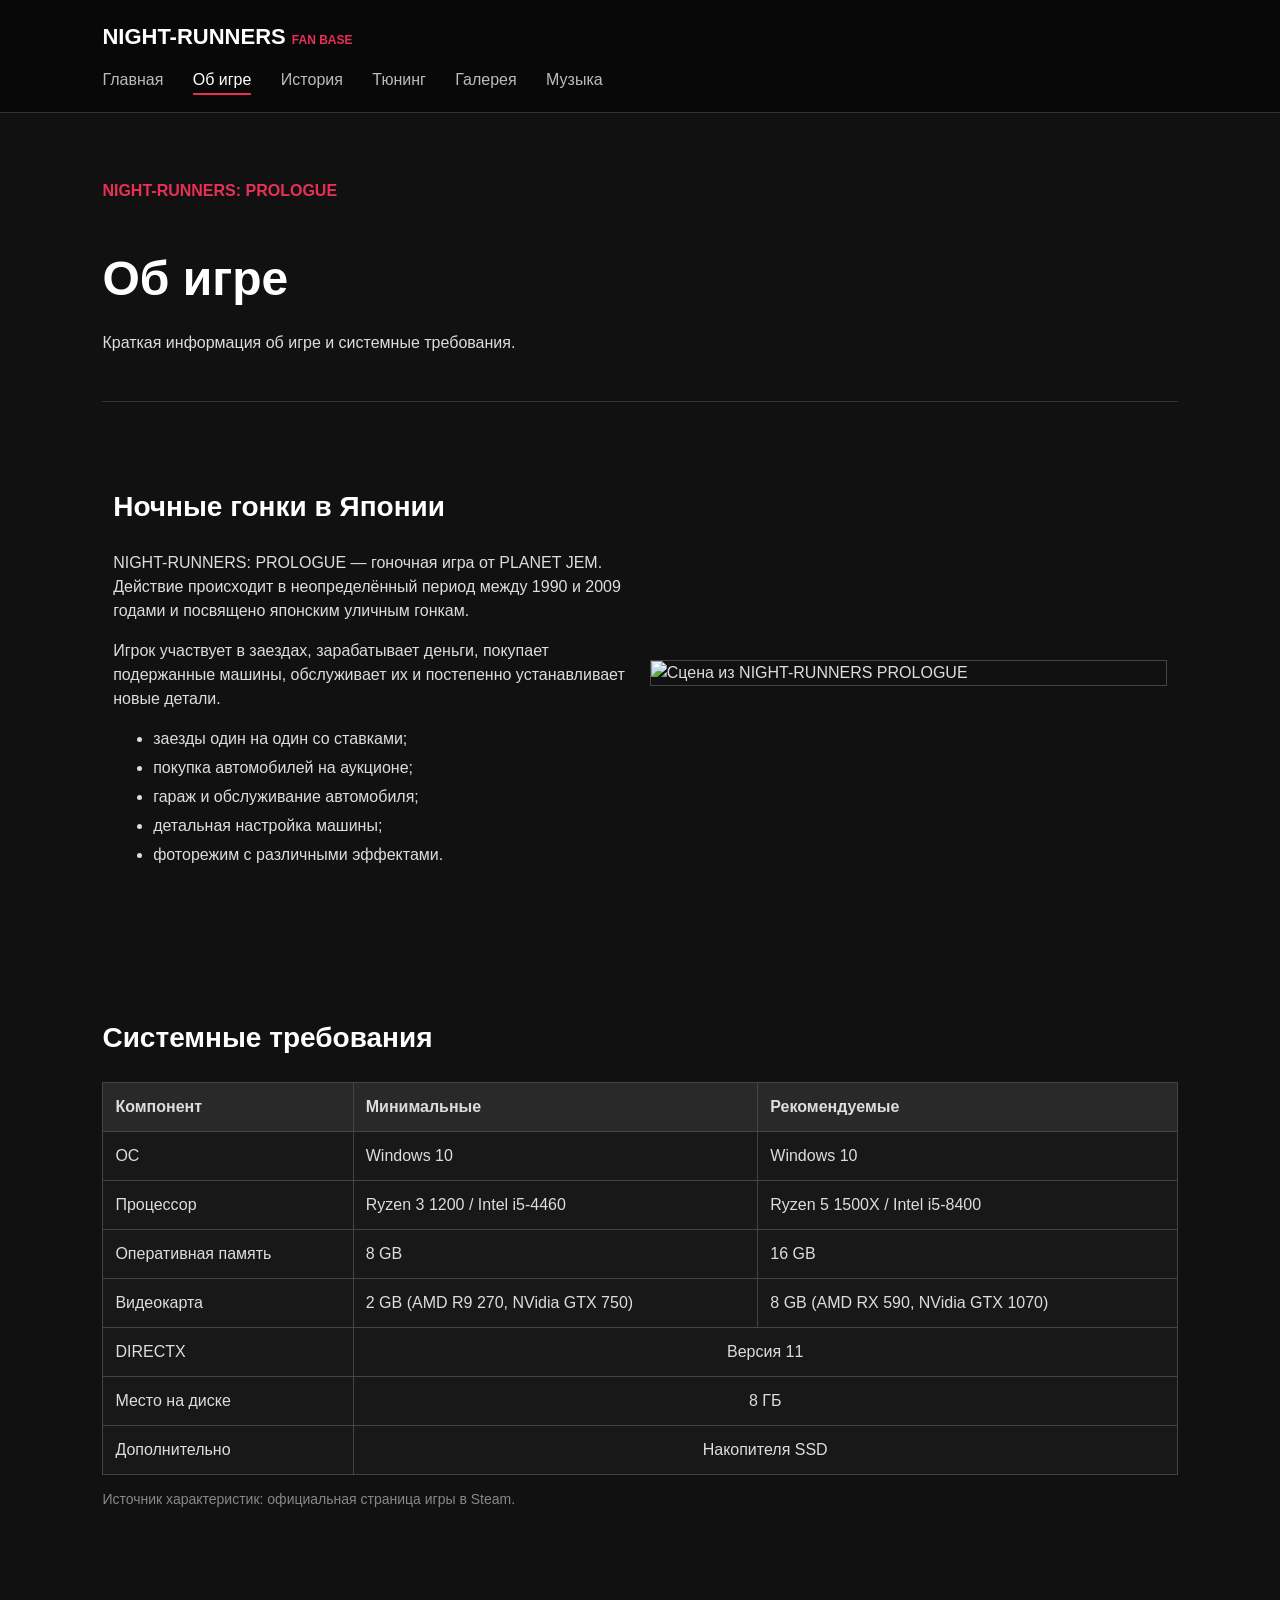
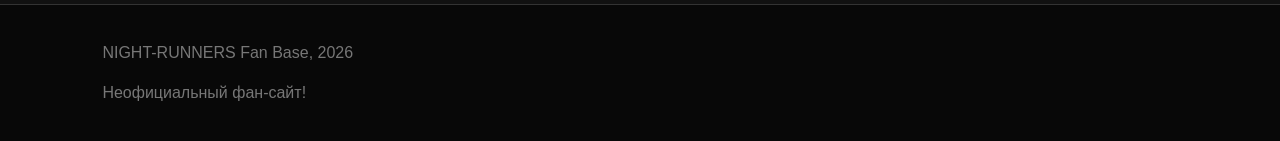
==== about.html @ e4b04a32 "Add files via upload" ====
<!DOCTYPE html>
<html lang="ru">
<head>
    <meta charset="UTF-8">
    <meta name="viewport" content="width=device-width, initial-scale=1.0">
    <title>Об игре | NIGHT-RUNNERS Fan Base</title>
    <link rel="stylesheet" href="style.css">
    <link rel="icon" href="images/logo.svg" type="image/svg+xml">
</head>
<body>
    <header>
        <div class="logo">NIGHT-RUNNERS <span>FAN BASE</span></div>
        <nav>
            <a href="index.html">Главная</a>
            <a class="active" href="about.html">Об игре</a>
            <a href="gameplay.html">История</a>
            <a href="tuning.html">Тюнинг</a>
            <a href="gallery.html">Галерея</a>
			<a href="music.html">Музыка</a>
        </nav>
    </header>

    <main>
        <section class="page-title">
            <p class="small-title">NIGHT-RUNNERS: PROLOGUE</p>
            <h1>Об игре</h1>
            <p>Краткая информация об игре и системные требования.</p>
        </section>

        <section class="two-columns">
            <div>
                <h2>Ночные гонки в Японии</h2>
                <p>
                    NIGHT-RUNNERS: PROLOGUE — гоночная игра от PLANET JEM. Действие происходит
                    в неопределённый период между 1990 и 2009 годами и посвящено японским
                    уличным гонкам.
                </p>
                <p>
                    Игрок участвует в заездах, зарабатывает деньги, покупает подержанные машины,
                    обслуживает их и постепенно устанавливает новые детали.
                </p>
                <ul class="feature-list">
                    <li>заезды один на один со ставками;</li>
                    <li>покупка автомобилей на аукционе;</li>
                    <li>гараж и обслуживание автомобиля;</li>
                    <li>детальная настройка машины;</li>
                    <li>фоторежим с различными эффектами.</li>
                </ul>
            </div>
            <img src="images/cars1.webp" alt="Сцена из NIGHT-RUNNERS PROLOGUE">
        </section>

        <section class="content-block">
            <h2>Системные требования</h2>
            <div class="table-wrap">
                <table>
                    <tr>
                        <th>Компонент</th>
                        <th>Минимальные</th>
                        <th>Рекомендуемые</th>
                    </tr>
                    <tr>
                        <td>ОС</td>
                        <td>Windows 10</td>
                        <td>Windows 10</td>
                    </tr>
                    <tr>
                        <td>Процессор</td>
                        <td>Ryzen 3 1200 / Intel i5-4460</td>
                        <td>Ryzen 5 1500X / Intel i5-8400</td>
                    </tr>
                    <tr>
                        <td>Оперативная память</td>
                        <td>8 GB</td>
                        <td>16 GB</td>
                    </tr>
                    <tr>
                        <td>Видеокарта</td>
                        <td>2 GB (AMD R9 270, NVidia GTX 750)</td>
                        <td>8 GB (AMD RX 590, NVidia GTX 1070)</td>
                    </tr>
                    <tr>
                        <td>DIRECTX</td>
                        <td colspan="2" class="center">Версия 11</td>
                    </tr>
					<tr>
                        <td>Место на диске</td>
                        <td colspan="2" class="center">8 ГБ</td>
                    </tr>
					<tr>
                        <td>Дополнительно</td>
                        <td colspan="2" class="center">Накопителя SSD</td>
                    </tr>
                </table>
            </div>
            <p class="note">Источник характеристик: официальная страница игры в Steam.</p>
        </section>
    </main>

    <footer>
        <p>NIGHT-RUNNERS Fan Base, 2026</p>
        <p>Неофициальный фан-сайт!</p>
    </footer>
</body>
</html>
---- style.css ----
body {
    margin: 0;
    background-color: #111111;
    color: #dddddd;
    font-family: Arial, sans-serif;
    line-height: 1.5;

    min-height: 100vh;
    display: flex;
    flex-direction: column;
}

header {
    background-color: #080808;
    padding: 20px 8%;
    border-bottom: 1px solid #333333;
}

.logo {
    color: white;
    font-size: 22px;
    font-weight: bold;
    margin-bottom: 15px;
}

.logo span {
    color: #e83057;
    font-size: 12px;
}

nav a {
    color: #bbbbbb;
    text-decoration: none;
    margin-right: 25px;
}

nav a:hover {
    color: #e83057;
}

nav a.active {
    color: white;
    border-bottom: 2px solid #e83057;
    padding-bottom: 5px;
}

main {
    width: 84%;
    margin: 0 auto;
    flex: 1;
}

h1, h2, h3 {
    color: white;
}

h1 {
    font-size: 48px;
}

h2 {
    font-size: 28px;
}

.small-title {
    color: #e83057;
    font-weight: bold;
}

.hero {
    display: flex;
    align-items: center;
    min-height: 520px;
}

.hero-text {
    width: 45%;
    margin-right: 5%;
}

.hero img {
    width: 50%;
    border: 1px solid #444444;
}

.button {
    display: inline-block;
    background-color: #e83057;
    color: white;
    text-decoration: none;
    padding: 10px 20px;
    margin-top: 10px;
}

.button:hover {
    background-color: #bd2444;
}

.page-title {
    padding: 50px 0 30px 0;
    border-bottom: 1px solid #333333;
}

.page-title h1 {
    margin-bottom: 5px;
}

.content-block {
    padding: 50px 0;
}

.cards {
    display: flex;
}

.card {
    width: 33%;
    background-color: #1b1b1b;
    padding: 20px;
    margin: 10px;
    border-top: 3px solid #e83057;
}

.two-columns {
    display: flex;
    align-items: center;
    padding: 50px 0;
}

.two-columns-line {
	border-bottom: 1px solid #333333;
}

.two-columns div {
    width: 48%;
    margin: 1%;
}

.two-columns img {
    width: 48%;
    margin: 1%;
    border: 1px solid #444444;
}

.feature-list li {
    margin-bottom: 5px;
}

table {
    width: 100%;
    border-collapse: collapse;
    background-color: #181818;
}

th, td {
    border: 1px solid #444444;
    padding: 12px;
    text-align: left;
}

th {
    background-color: #292929;
}

.center {
    text-align: center;
}

.note {
    color: #888888;
    font-size: 14px;
}

.steps li {
    background-color: #1b1b1b;
    padding: 10px;
    margin-bottom: 8px;
}

.tuning-item {
    display: inline-block;
    vertical-align: top;
    width: 27%;
    min-height: 130px;
    background-color: #1b1b1b;
    border: 1px solid #333333;
    margin: 1%;
    padding: 2%;
}

.tuning-item h3 {
    color: #e83057;
}

.gallery {
    padding: 40px 0;
}

.gallery figure {
    display: inline-block;
    vertical-align: top;
    width: 30%;
    margin: 1%;
    background-color: #1b1b1b;
    border: 1px solid #333333;
}

.gallery img {
    width: 100%;
    display: block;
}

.gallery figcaption {
    padding: 10px;
}

footer {
    background-color: #080808;
    color: #777777;
    border-top: 1px solid #333333;
    padding: 20px 8%;
    margin-top: 30px;
}

.music-list {
    padding: 40px 0;
}
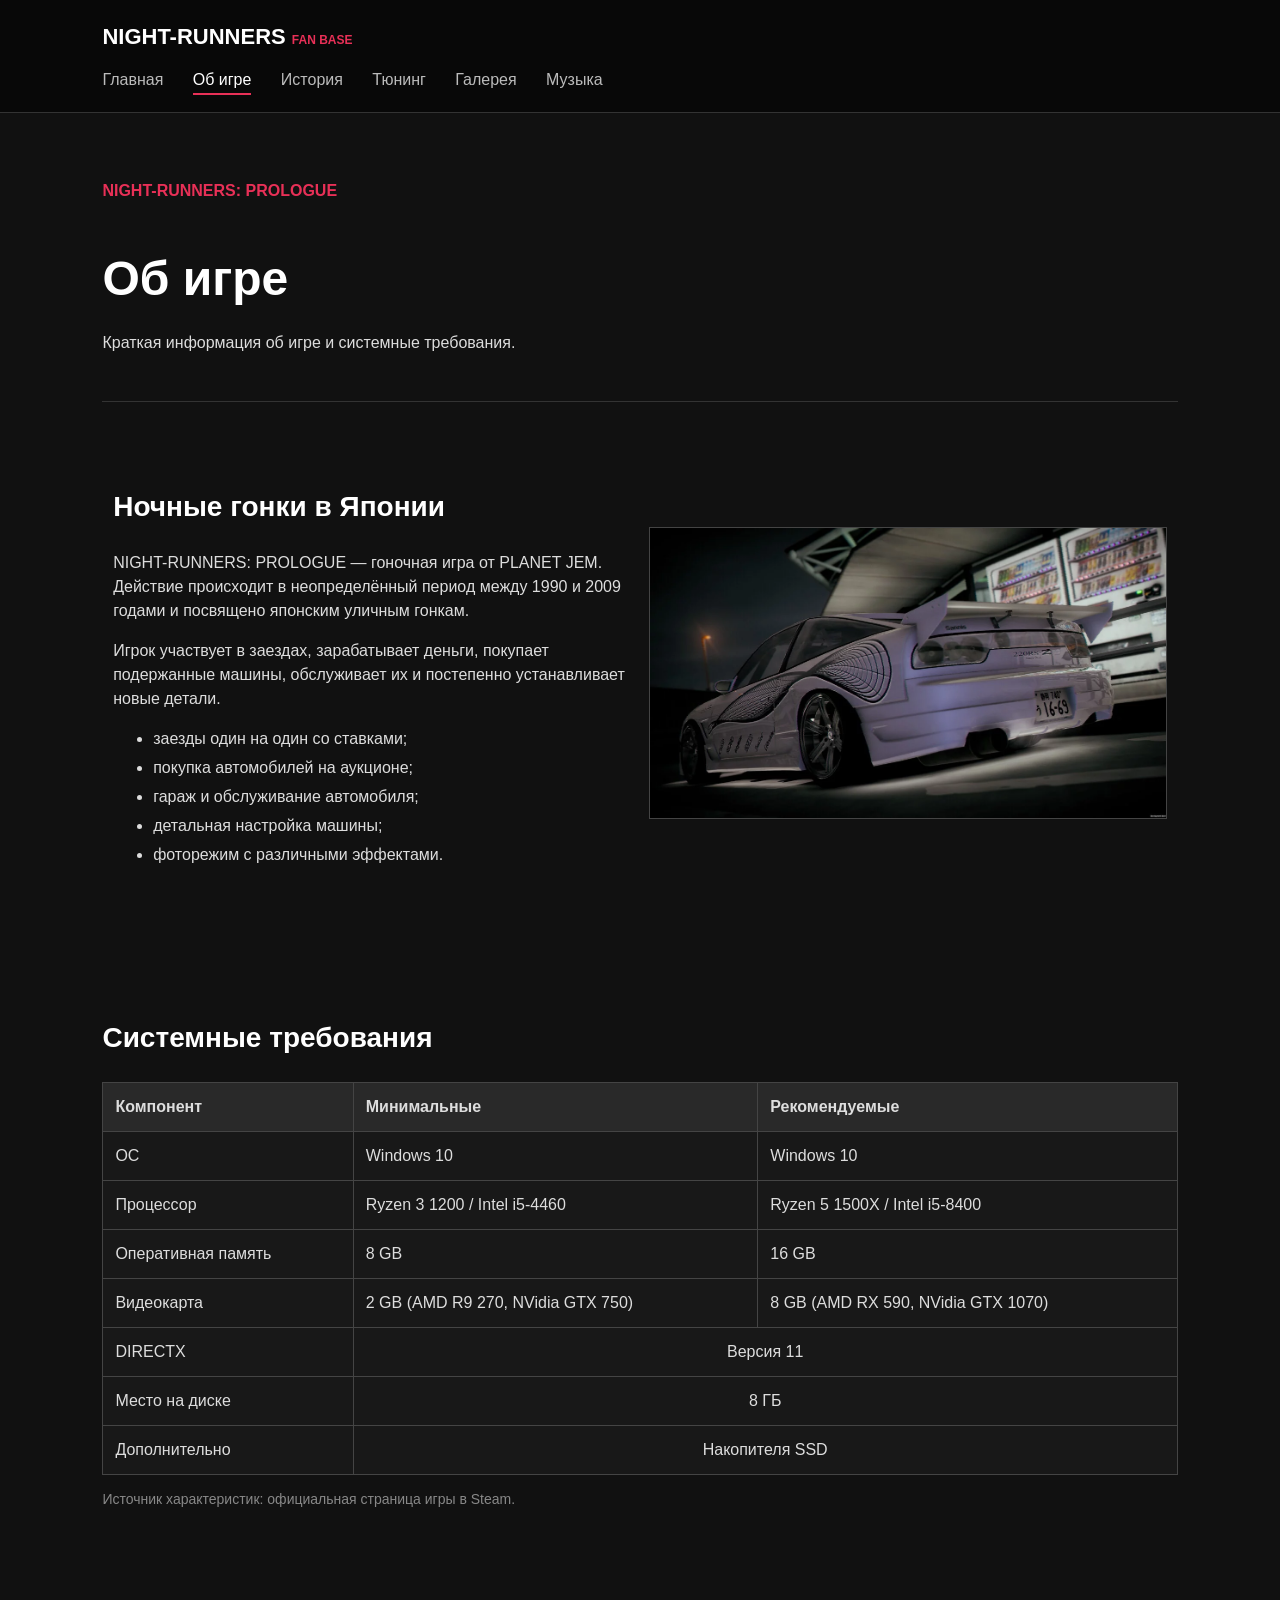
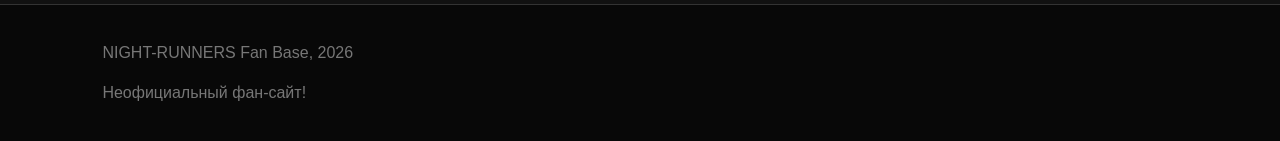
==== commit a0783db3: "Add files via upload" ====
--- a/about.html
+++ b/about.html
@@ -11,7 +11,7 @@
     <header>
         <div class="logo">NIGHT-RUNNERS <span>FAN BASE</span></div>
         <nav>
-            <a href="index.html">Главная</a>
+            <a href="index.php">Главная</a>
             <a class="active" href="about.html">Об игре</a>
             <a href="gameplay.html">История</a>
             <a href="tuning.html">Тюнинг</a>
--- a/style.css
+++ b/style.css
@@ -226,3 +226,69 @@
     padding: 40px 0;
 }
 
+.reviews {
+    padding: 50px 0;
+}
+
+.reviews form {
+    background: #1b1b1b;
+    padding: 20px;
+    margin: 20px 0 40px 0;
+    border: 1px solid #333333;
+}
+
+.reviews label {
+    display: block;
+    margin-top: 15px;
+    margin-bottom: 5px;
+}
+
+.reviews input,
+.reviews textarea {
+    width: 95%;
+    padding: 10px;
+    background: #111111;
+    color: #dddddd;
+    border: 1px solid #444444;
+}
+
+.reviews select {
+    width: 100px;
+    padding: 8px;
+    background: #111111;
+    color: #dddddd;
+    border: 1px solid #444444;
+}
+
+.reviews textarea {
+    height: 100px;
+}
+
+.reviews button {
+    display: block;
+    margin-top: 15px;
+    padding: 10px 20px;
+    background: #e83057;
+    color: white;
+    border: none;
+}
+
+.review {
+    background: #1b1b1b;
+    padding: 15px 20px;
+    margin-bottom: 15px;
+    border-left: 3px solid #e83057;
+}
+
+.review h3 {
+    margin: 0;
+}
+
+.review-rating {
+    color: #e83057;
+}
+
+.review-date {
+    color: #777777;
+    font-size: 14px;
+}
